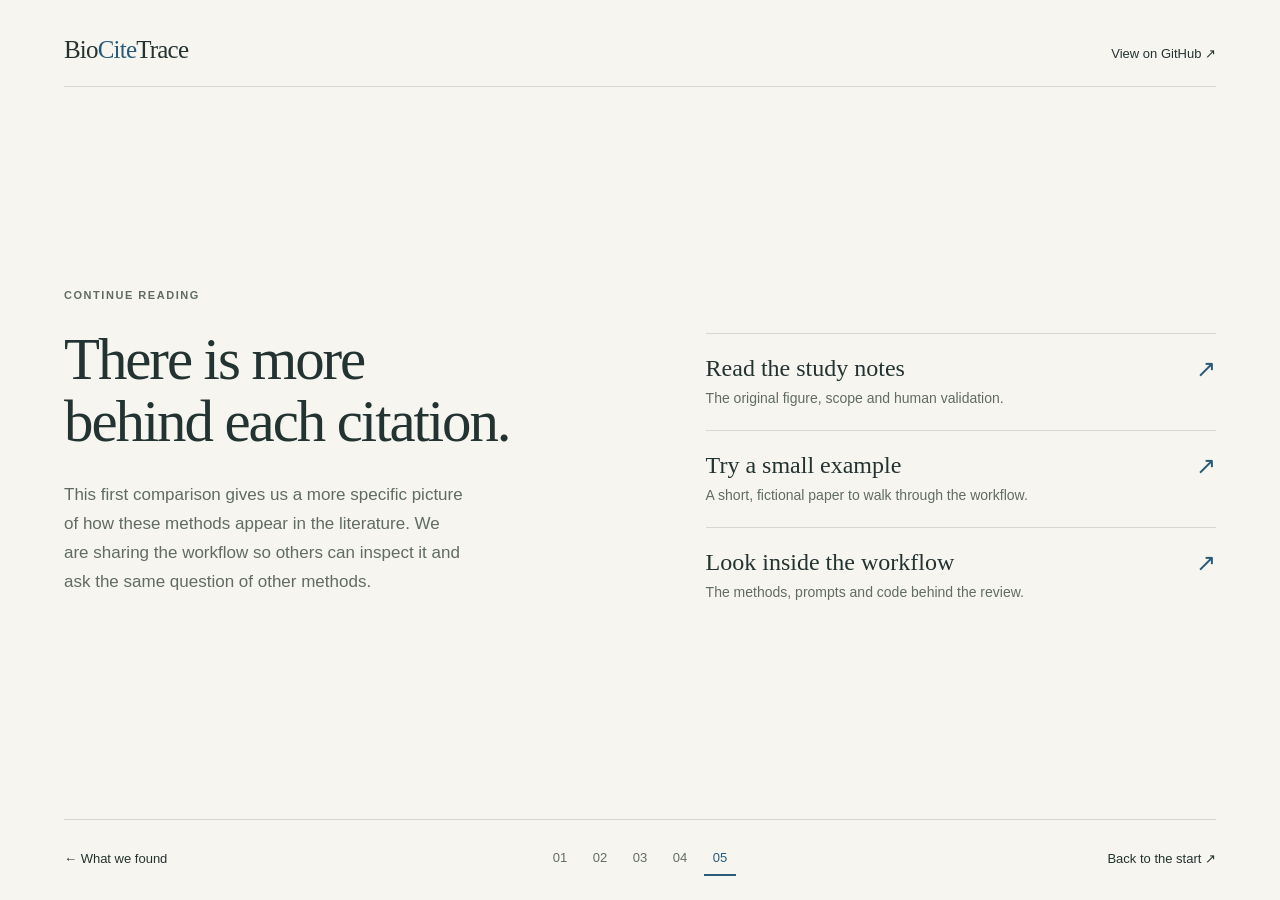
==== site/explore.html @ fad738c5 "Tell the BioCiteTrace story in a short README and paginated site" ====
<!doctype html>
<html lang="en">
<head>
<meta charset="utf-8">
<meta name="viewport" content="width=device-width, initial-scale=1">
<title>A closer look — BioCiteTrace</title>
<meta name="description" content="A closer look at how papers use AI methods in single-cell biology. The story, workflow and first findings of BioCiteTrace.">
<link rel="stylesheet" href="assets/story.css">
<script src="assets/story.js" defer></script>
</head>
<body>
<a class="skip-link" href="#main">Skip to content</a>
<div class="book">
<header class="masthead"><a class="brand" href="index.html" aria-label="BioCiteTrace, first page">Bio<span>Cite</span>Trace</a><a class="repo-link" href="https://github.com/JiaxinLi-LiGaZn/BioCiteTrace">View on GitHub ↗</a></header>
<main id="main" class="chapter "><p class="eyebrow">Continue reading</p>
<div class="reading"><div>
<h1>There is more<br>behind each citation.</h1>
<p class="method-copy">This first comparison gives us a more specific picture of how these methods appear in the literature. We are sharing the workflow so others can inspect it and ask the same question of other methods.</p>
</div><nav class="reading-links" aria-label="Further reading">
<a href="https://github.com/JiaxinLi-LiGaZn/BioCiteTrace/blob/main/results/README.md">Read the study notes <span aria-hidden="true">↗</span><small>The original figure, scope and human validation.</small></a>
<a href="https://github.com/JiaxinLi-LiGaZn/BioCiteTrace/blob/main/scripts/README.md">Try a small example <span aria-hidden="true">↗</span><small>A short, fictional paper to walk through the workflow.</small></a>
<a href="https://github.com/JiaxinLi-LiGaZn/BioCiteTrace/blob/main/docs/README.md">Look inside the workflow <span aria-hidden="true">↗</span><small>The methods, prompts and code behind the review.</small></a>
</nav></div></main>
<nav class="pager" aria-label="Story chapters"><a class="prev" rel="prev" href="findings.html" aria-label="Previous: What we found"><span class="arrow" aria-hidden="true">←</span> <span class="nav-label">What we found</span></a><div class="page-links"><a href="index.html" aria-label="1. The question">01</a><a href="story.html" aria-label="2. Why we started">02</a><a href="workflow.html" aria-label="3. How we read">03</a><a href="findings.html" aria-label="4. What we found">04</a><a href="explore.html" aria-label="5. A closer look" aria-current="page">05</a></div><a class="next" href="index.html">Back to the start <span aria-hidden="true">↗</span></a></nav>
</div>
</body>
</html>
---- site/assets/story.css ----
:root {
  color-scheme:light;
  --paper:#f7f5ef;
  --ink:#233332;
  --muted:#606b65;
  --accent:#285b79;
  --line:#d5d9cf;
  --serif:Georgia,'Times New Roman',serif;
  --sans:-apple-system,BlinkMacSystemFont,'Segoe UI',sans-serif
}
* {
  box-sizing:border-box
}
html {
  background:var(--paper)
}
body {
  margin:0;
  color:var(--ink);
  font-family:var(--sans);
  -webkit-font-smoothing:antialiased
}
a {
  color:inherit;
  text-underline-offset:.22em
}
a:hover {
  color:var(--accent)
}
a:focus-visible,button:focus-visible {
  outline:2px solid var(--accent);
  outline-offset:6px
}
.skip-link {
  position:absolute;
  top:-100px;
  left:20px;
  padding:12px;
  background:white;
  z-index:5
}
.skip-link:focus {
  top:12px
}
.book {
  min-height:100svh;
  max-width:1280px;
  margin:auto;
  padding:36px 64px 24px;
  display:flex;
  flex-direction:column
}
.masthead {
  display:flex;
  align-items:baseline;
  justify-content:space-between;
  gap:20px;
  padding-bottom:22px;
  border-bottom:1px solid var(--line)
}
.brand {
  font-family:var(--serif);
  font-size:25px;
  letter-spacing:-.8px;
  text-decoration:none
}
.brand span {
  color:var(--accent)
}
.repo-link {
  font-size:13px;
  text-decoration:none
}
.chapter {
  flex:1;
  padding:58px 0 52px;
  display:flex;
  flex-direction:column;
  justify-content:center;
  animation:arrive .45s ease-out
}
.eyebrow {
  margin:0 0 28px;
  color:var(--muted);
  font-size:11px;
  font-weight:550;
  letter-spacing:.14em;
  text-transform:uppercase
}
h1 {
  margin:0 0 28px;
  font:400 clamp(40px,5.1vw,67px)/1.06 var(--serif);
  letter-spacing:-.035em;
  text-wrap:balance;
  max-width:960px
}
.opening h1 {
  font-size:clamp(54px,6.5vw,88px);
  max-width:1020px;
  margin-bottom:35px
}
h1 em {
  color:var(--accent);
  font-weight:400
}
.lede {
  margin:0;
  max-width:620px;
  color:var(--muted);
  font-size:19px;
  line-height:1.7;
  text-wrap:pretty
}
.opening .lede {
  max-width:580px
}
.reading {
  display:grid;
  grid-template-columns:minmax(0,1.12fr) minmax(0,1fr);
  gap:70px;
  align-items:start
}
.reading h1 {
  font-size:clamp(40px,4.6vw,61px)
}
.prose p {
  font-size:19px;
  line-height:1.7;
  margin:0 0 22px;
  text-wrap:pretty
}
.prose p:last-child {
  margin-bottom:0
}
.prose .closing-line {
  color:var(--accent);
  font-family:var(--serif);
  font-size:27px;
  line-height:1.4
}
.steps {
  list-style:none;
  padding:0;
  margin:8px 0 0;
  counter-reset:step
}
.steps li {
  counter-increment:step;
  display:grid;
  grid-template-columns:28px 1fr;
  column-gap:14px;
  padding:17px 0;
  border-top:1px solid var(--line)
}
.steps li::before {
  content:counter(step,decimal-leading-zero);
  color:var(--accent);
  font-size:12px;
  padding-top:5px
}
.steps h2 {
  margin:0 0 5px;
  font-size:18px;
  font-weight:550
}
.steps p {
  margin:0;
  font-size:15px;
  color:var(--muted);
  line-height:1.55
}
.method-copy {
  max-width:405px;
  font-size:17px;
  line-height:1.7;
  color:var(--muted)
}
.findings {
  padding-top:34px;
  padding-bottom:30px
}
.findings .eyebrow {
  margin-bottom:18px
}
.findings h1 {
  font-size:clamp(34px,3.9vw,53px);
  margin-bottom:17px
}
.findings .lede {
  max-width:910px;
  font-size:17px;
  line-height:1.6
}
figure {
  margin:26px 0 0
}
.figure-scroll {
  overflow-x:auto;
  background:white
}
.figure-scroll img {
  display:block;
  width:100%;
  min-width:640px;
  height:auto
}
figcaption {
  display:flex;
  justify-content:space-between;
  flex-wrap:wrap;
  gap:8px 28px;
  font-size:12px;
  color:var(--muted);
  line-height:1.6;
  margin-top:12px
}
.note {
  margin:17px 0 0;
  max-width:940px;
  font-size:13px;
  line-height:1.65;
  color:var(--muted)
}
.reading-links {
  margin:4px 0 0
}
.reading-links a {
  display:block;
  border-top:1px solid var(--line);
  padding:21px 0;
  text-decoration:none;
  font-family:var(--serif);
  font-size:24px
}
.reading-links a span {
  float:right;
  color:var(--accent)
}
.reading-links small {
  display:block;
  font:14px/1.5 var(--sans);
  color:var(--muted);
  margin-top:6px
}
.pager {
  display:grid;
  grid-template-columns:1fr auto 1fr;
  align-items:center;
  border-top:1px solid var(--line);
  padding-top:20px;
  gap:20px
}
.pager a {
  font-size:13px;
  text-decoration:none
}
.pager .next {
  justify-self:end
}
.pager .prev {
  justify-self:start
}
.page-links {
  display:flex;
  gap:8px
}
.page-links a {
  display:grid;
  place-items:center;
  width:32px;
  min-height:36px;
  color:var(--muted);
  border-bottom:2px solid transparent
}
.page-links a[aria-current='page'] {
  color:var(--accent);
  border-color:var(--accent)
}
.sr-only {
  position:absolute;
  width:1px;
  height:1px;
  padding:0;
  overflow:hidden;
  clip:rect(0,0,0,0);
  white-space:nowrap
}
@keyframes arrive {
  from {
    opacity:0;
    transform:translateY(6px)
  }
  to {
    opacity:1;
    transform:none
  }
}
@media(min-width:1300px) and (min-height:850px) {
  .chapter {
    padding-top:82px;
    padding-bottom:82px
  }
  .findings {
    padding-top:40px;
    padding-bottom:40px
  }
}
@media(max-width:800px) {
  .book {
    padding:25px 28px 20px
  }
  .chapter {
    padding:45px 0
  }
  .reading {
    grid-template-columns:1fr;
    gap:25px
  }
  .reading h1,.prose {
    max-width:620px
  }
  .method-copy {
    max-width:600px
  }
  .findings {
    padding-top:35px;
    padding-bottom:30px
  }
  .opening h1 {
    font-size:clamp(52px,8.3vw,72px)
  }
  .pager {
    gap:8px
  }
  .page-links {
    gap:2px
  }
  .pager .nav-label {
    display:none
  }
  .pager .arrow {
    font-size:24px
  }
}
@media(max-width:420px) {
  .book {
    padding:22px 22px 18px
  }
  .brand {
    font-size:23px
  }
  .opening h1 {
    font-size:51px
  }
  .lede,.prose p {
    font-size:17px
  }
  .eyebrow {
    font-size:10px;
    margin-bottom:22px
  }
  .chapter {
    padding-top:35px;
    padding-bottom:38px
  }
}
@media(prefers-reduced-motion:reduce) {
  .chapter {
    animation:none
  }
}
@media print {
  .book {
    min-height:auto;
    padding:0
  }
  .pager,.repo-link,.skip-link {
    display:none
  }
  .chapter {
    animation:none;
    padding:30px 0
  }
  .figure-scroll {
    overflow:visible
  }
  .figure-scroll img {
    min-width:0
  }
}
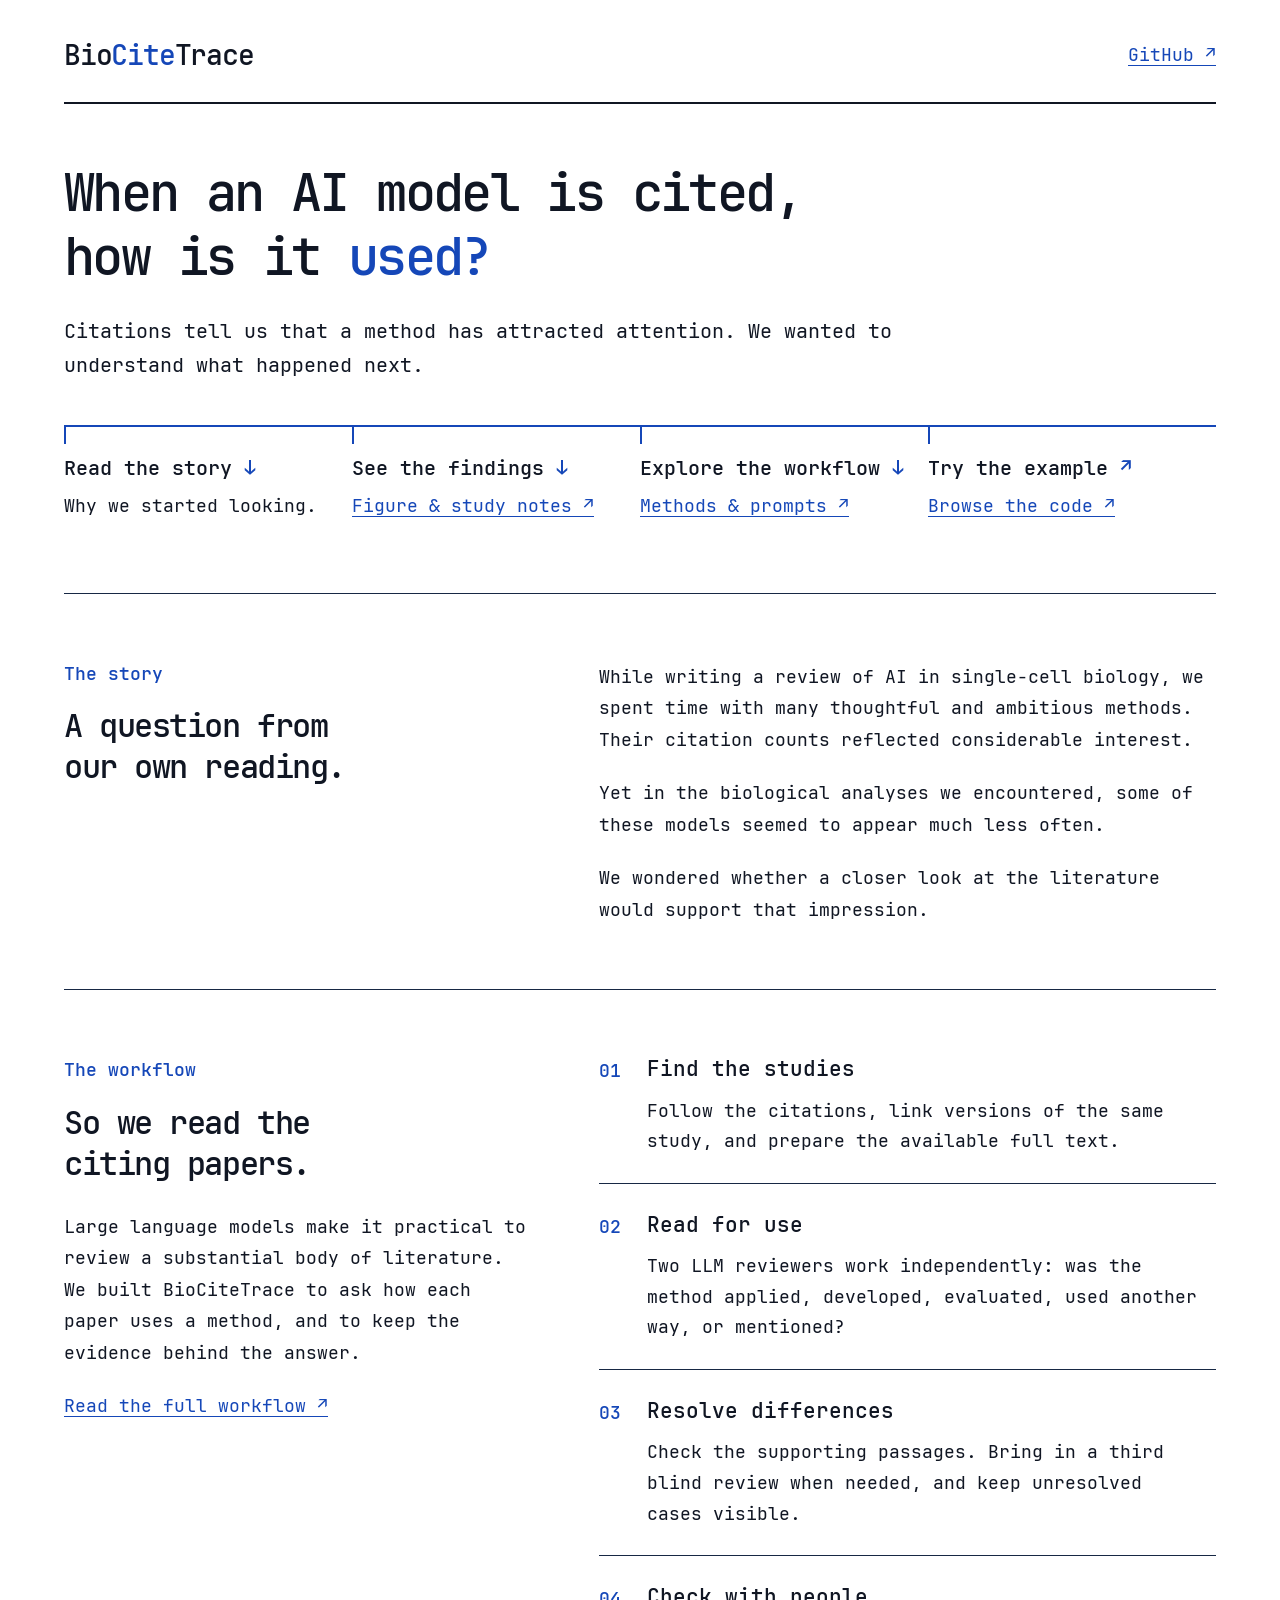
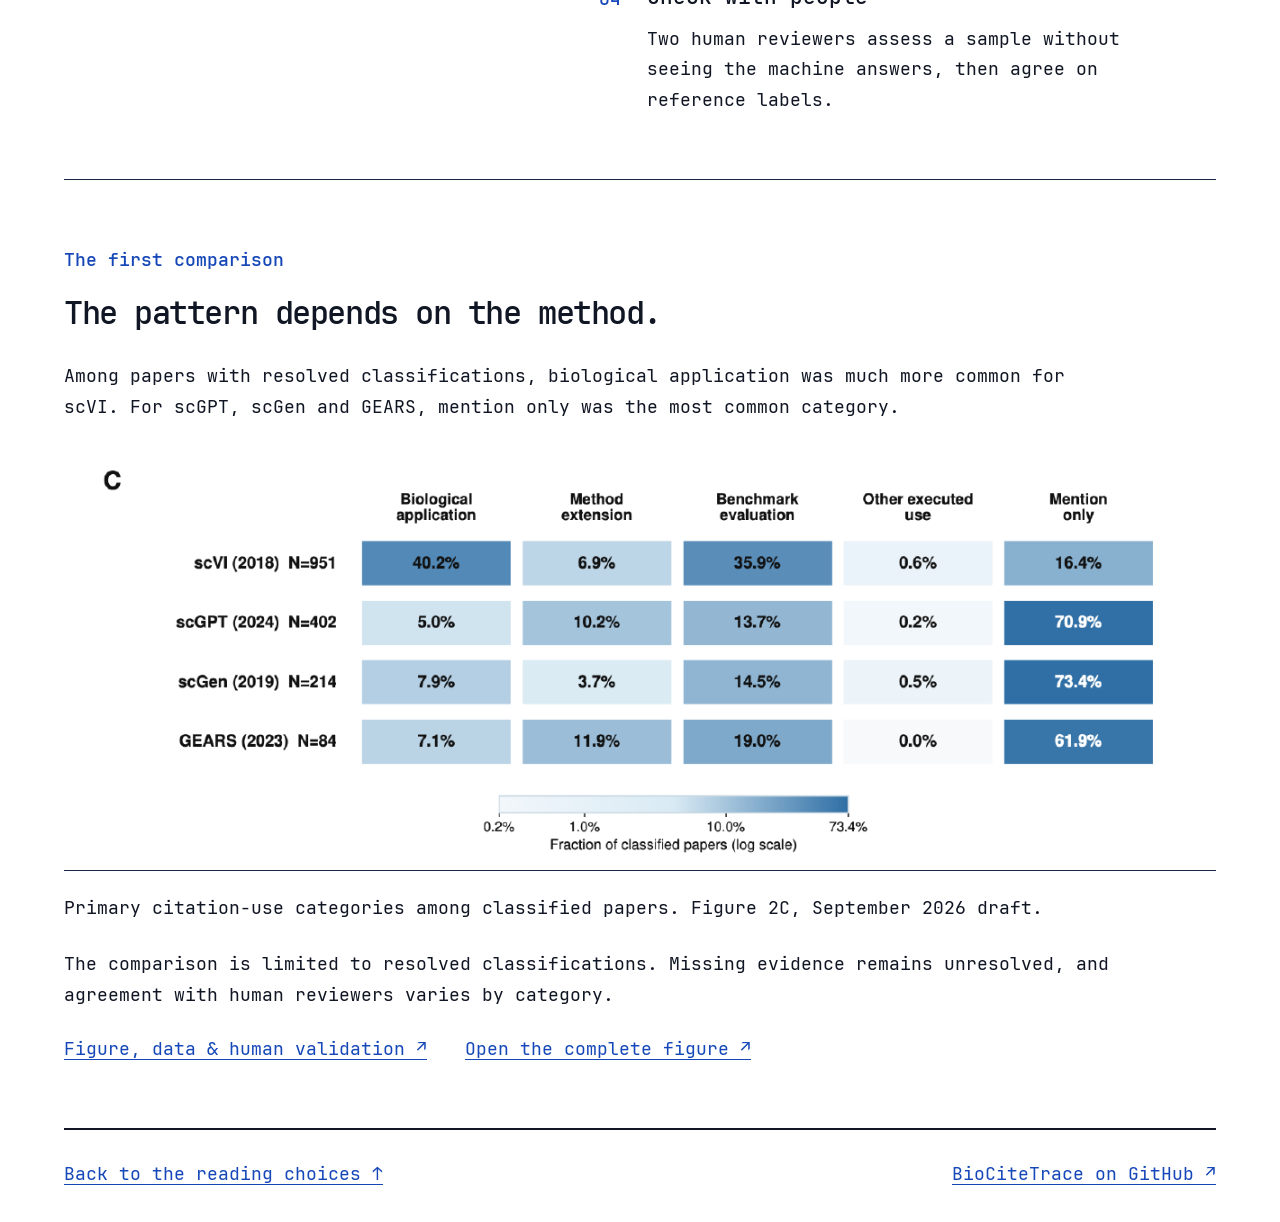
==== commit 875bb74b: "Use a single-page layout with branching links and JetBrains Mono" ====
--- a/site/explore.html
+++ b/site/explore.html
@@ -1,27 +1,11 @@
 <!doctype html>
 <html lang="en">
 <head>
-<meta charset="utf-8">
-<meta name="viewport" content="width=device-width, initial-scale=1">
-<title>A closer look — BioCiteTrace</title>
-<meta name="description" content="A closer look at how papers use AI methods in single-cell biology. The story, workflow and first findings of BioCiteTrace.">
-<link rel="stylesheet" href="assets/story.css">
-<script src="assets/story.js" defer></script>
+  <meta charset="utf-8">
+  <meta name="viewport" content="width=device-width, initial-scale=1">
+  <meta http-equiv="refresh" content="0; url=index.html#explore">
+  <title>BioCiteTrace</title>
+  <link rel="stylesheet" href="assets/story.css">
 </head>
-<body>
-<a class="skip-link" href="#main">Skip to content</a>
-<div class="book">
-<header class="masthead"><a class="brand" href="index.html" aria-label="BioCiteTrace, first page">Bio<span>Cite</span>Trace</a><a class="repo-link" href="https://github.com/JiaxinLi-LiGaZn/BioCiteTrace">View on GitHub ↗</a></header>
-<main id="main" class="chapter "><p class="eyebrow">Continue reading</p>
-<div class="reading"><div>
-<h1>There is more<br>behind each citation.</h1>
-<p class="method-copy">This first comparison gives us a more specific picture of how these methods appear in the literature. We are sharing the workflow so others can inspect it and ask the same question of other methods.</p>
-</div><nav class="reading-links" aria-label="Further reading">
-<a href="https://github.com/JiaxinLi-LiGaZn/BioCiteTrace/blob/main/results/README.md">Read the study notes <span aria-hidden="true">↗</span><small>The original figure, scope and human validation.</small></a>
-<a href="https://github.com/JiaxinLi-LiGaZn/BioCiteTrace/blob/main/scripts/README.md">Try a small example <span aria-hidden="true">↗</span><small>A short, fictional paper to walk through the workflow.</small></a>
-<a href="https://github.com/JiaxinLi-LiGaZn/BioCiteTrace/blob/main/docs/README.md">Look inside the workflow <span aria-hidden="true">↗</span><small>The methods, prompts and code behind the review.</small></a>
-</nav></div></main>
-<nav class="pager" aria-label="Story chapters"><a class="prev" rel="prev" href="findings.html" aria-label="Previous: What we found"><span class="arrow" aria-hidden="true">←</span> <span class="nav-label">What we found</span></a><div class="page-links"><a href="index.html" aria-label="1. The question">01</a><a href="story.html" aria-label="2. Why we started">02</a><a href="workflow.html" aria-label="3. How we read">03</a><a href="findings.html" aria-label="4. What we found">04</a><a href="explore.html" aria-label="5. A closer look" aria-current="page">05</a></div><a class="next" href="index.html">Back to the start <span aria-hidden="true">↗</span></a></nav>
-</div>
-</body>
+<body><main class="redirect"><a href="index.html#explore">Continue to BioCiteTrace →</a></main></body>
 </html>
--- a/site/assets/story.css
+++ b/site/assets/story.css
@@ -1,390 +1,113 @@
+@font-face {
+  font-family: 'JetBrains Mono';
+  src: url('fonts/JetBrainsMono-Regular.woff2') format('woff2');
+  font-weight: 400;
+  font-style: normal;
+  font-display: swap;
+}
+@font-face {
+  font-family: 'JetBrains Mono';
+  src: url('fonts/JetBrainsMono-SemiBold.woff2') format('woff2');
+  font-weight: 600;
+  font-style: normal;
+  font-display: swap;
+}
 :root {
-  color-scheme:light;
-  --paper:#f7f5ef;
-  --ink:#233332;
-  --muted:#606b65;
-  --accent:#285b79;
-  --line:#d5d9cf;
-  --serif:Georgia,'Times New Roman',serif;
-  --sans:-apple-system,BlinkMacSystemFont,'Segoe UI',sans-serif
+  color-scheme: light;
+  --paper: #ffffff;
+  --ink: #101623;
+  --accent: #1547b8;
+  --line: #172844;
+  --hover: #edf3ff;
+  --mono: 'JetBrains Mono', 'SFMono-Regular', Consolas, 'Liberation Mono', monospace;
 }
-* {
-  box-sizing:border-box
+* { box-sizing: border-box; }
+html { background: var(--paper); scroll-padding-top: 32px; }
+body {
+  margin: 0;
+  color: var(--ink);
+  font-family: var(--mono);
+  font-size: 18px;
+  font-weight: 400;
+  line-height: 1.75;
+  -webkit-font-smoothing: antialiased;
 }
-html {
-  background:var(--paper)
+a { color: var(--accent); text-underline-offset: .22em; text-decoration-thickness: 1px; }
+a:hover { text-decoration-thickness: 2px; }
+a:focus-visible, [tabindex]:focus-visible { outline: 3px solid var(--accent); outline-offset: 5px; }
+::selection { background: #c9ddff; color: var(--ink); }
+p { margin: 0 0 22px; text-wrap: pretty; }
+p:last-child { margin-bottom: 0; }
+.skip-link { position: absolute; top: -120px; left: 24px; padding: 12px; background: white; z-index: 5; }
+.skip-link:focus { top: 12px; }
+.page { max-width: 1360px; margin: 0 auto; padding: 30px 64px 32px; }
+.masthead { display: flex; align-items: center; justify-content: space-between; gap: 24px; padding-bottom: 23px; border-bottom: 2px solid var(--ink); }
+.brand { color: var(--ink); font-size: 28px; font-weight: 600; text-decoration: none; letter-spacing: -1.2px; }
+.brand span { color: var(--accent); }
+.repo-link { font-size: 18px; }
+.opening { padding: 56px 0 66px; }
+h1 { font-size: clamp(34px, 4.1vw, 54px); font-weight: 600; line-height: 1.22; letter-spacing: -.05em; margin: 0 0 26px; max-width: 1080px; text-wrap: balance; }
+h1 span { color: var(--accent); }
+.lede { font-size: 20px; line-height: 1.7; max-width: 900px; }
+.entry-points { margin-top: 43px; }
+.entry-points ul { list-style: none; display: grid; grid-template-columns: repeat(4, minmax(0, 1fr)); padding: 0; margin: 0; border-top: 2px solid var(--accent); }
+.entry-points li { position: relative; padding: 27px 20px 6px 0; }
+.entry-points li::before { content: ''; position: absolute; top: 0; left: 0; height: 17px; border-left: 2px solid var(--accent); }
+.entry-title { display: block; width: fit-content; margin-bottom: 10px; color: var(--ink); font-size: 20px; font-weight: 600; line-height: 1.4; text-decoration: none; }
+.entry-title span { color: var(--accent); }
+.entry-title:hover { color: var(--accent); text-decoration: underline; }
+.entry-detail, .entry-points p { display: block; font-size: 18px; line-height: 1.6; }
+.section { display: grid; grid-template-columns: minmax(0, .9fr) minmax(0, 1.2fr); gap: 72px; padding: 64px 0; border-top: 1px solid var(--line); scroll-margin-top: 24px; }
+.section-label { font-size: 18px; font-weight: 600; color: var(--accent); margin: 0 0 17px; }
+h2 { font-size: clamp(28px, 2.5vw, 36px); font-weight: 600; letter-spacing: -.045em; line-height: 1.28; margin: 0 0 26px; text-wrap: balance; }
+.prose { padding-top: 3px; }
+.steps { list-style: none; margin: 0; padding: 0; counter-reset: step; }
+.steps li { position: relative; counter-increment: step; padding: 0 0 26px 48px; margin-bottom: 26px; border-bottom: 1px solid var(--line); }
+.steps li:last-child { margin-bottom: 0; padding-bottom: 0; border: 0; }
+.steps li::before { content: counter(step, decimal-leading-zero); position: absolute; top: 1px; left: 0; color: var(--accent); font-size: 18px; font-weight: 600; }
+h3 { font-size: 21px; font-weight: 600; line-height: 1.4; margin: 0 0 12px; }
+.steps p { font-size: 18px; line-height: 1.7; }
+.findings { display: block; }
+.results-intro { max-width: 1060px; }
+figure { margin: 34px 0 24px; }
+.figure-scroll { max-width: 100%; overflow-x: auto; background: white; border-bottom: 1px solid var(--line); scrollbar-color: var(--accent) white; }
+.figure-scroll img { display: block; width: 100%; min-width: 1150px; height: auto; }
+figcaption { margin-top: 22px; font-size: 18px; line-height: 1.7; color: var(--ink); max-width: 1000px; }
+.scope-note { font-size: 18px; line-height: 1.75; max-width: 1060px; }
+.result-links { display: flex; flex-wrap: wrap; gap: 16px 38px; }
+footer { display: flex; flex-wrap: wrap; justify-content: space-between; gap: 20px; padding-top: 28px; border-top: 2px solid var(--ink); font-size: 18px; }
+.redirect { margin: 70px auto; max-width: 800px; padding: 24px; }
+@media (max-width: 1100px) {
+  .page { padding-right: 40px; padding-left: 40px; }
+  .entry-points ul { grid-template-columns: repeat(2, minmax(0, 1fr)); gap: 22px 28px; border: 0; }
+  .entry-points li { border-top: 2px solid var(--accent); }
+  .section { gap: 40px; }
 }
-body {
-  margin:0;
-  color:var(--ink);
-  font-family:var(--sans);
-  -webkit-font-smoothing:antialiased
+@media (max-width: 760px) {
+  .page { padding: 24px; }
+  .opening { padding: 38px 0 44px; }
+  h1 { font-size: clamp(32px, 6.5vw, 44px); }
+  h1 br { display: none; }
+  .lede { font-size: 18px; }
+  .section { grid-template-columns: 1fr; gap: 24px; padding: 44px 0; }
+  .section-heading h2 { max-width: 600px; }
+  .entry-title { font-size: 20px; }
+  .entry-points li { padding-right: 0; }
+  .brand { font-size: 24px; }
 }
-a {
-  color:inherit;
-  text-underline-offset:.22em
-}
-a:hover {
-  color:var(--accent)
-}
-a:focus-visible,button:focus-visible {
-  outline:2px solid var(--accent);
-  outline-offset:6px
-}
-.skip-link {
-  position:absolute;
-  top:-100px;
-  left:20px;
-  padding:12px;
-  background:white;
-  z-index:5
-}
-.skip-link:focus {
-  top:12px
-}
-.book {
-  min-height:100svh;
-  max-width:1280px;
-  margin:auto;
-  padding:36px 64px 24px;
-  display:flex;
-  flex-direction:column
-}
-.masthead {
-  display:flex;
-  align-items:baseline;
-  justify-content:space-between;
-  gap:20px;
-  padding-bottom:22px;
-  border-bottom:1px solid var(--line)
-}
-.brand {
-  font-family:var(--serif);
-  font-size:25px;
-  letter-spacing:-.8px;
-  text-decoration:none
-}
-.brand span {
-  color:var(--accent)
-}
-.repo-link {
-  font-size:13px;
-  text-decoration:none
-}
-.chapter {
-  flex:1;
-  padding:58px 0 52px;
-  display:flex;
-  flex-direction:column;
-  justify-content:center;
-  animation:arrive .45s ease-out
-}
-.eyebrow {
-  margin:0 0 28px;
-  color:var(--muted);
-  font-size:11px;
-  font-weight:550;
-  letter-spacing:.14em;
-  text-transform:uppercase
-}
-h1 {
-  margin:0 0 28px;
-  font:400 clamp(40px,5.1vw,67px)/1.06 var(--serif);
-  letter-spacing:-.035em;
-  text-wrap:balance;
-  max-width:960px
-}
-.opening h1 {
-  font-size:clamp(54px,6.5vw,88px);
-  max-width:1020px;
-  margin-bottom:35px
-}
-h1 em {
-  color:var(--accent);
-  font-weight:400
-}
-.lede {
-  margin:0;
-  max-width:620px;
-  color:var(--muted);
-  font-size:19px;
-  line-height:1.7;
-  text-wrap:pretty
-}
-.opening .lede {
-  max-width:580px
-}
-.reading {
-  display:grid;
-  grid-template-columns:minmax(0,1.12fr) minmax(0,1fr);
-  gap:70px;
-  align-items:start
-}
-.reading h1 {
-  font-size:clamp(40px,4.6vw,61px)
-}
-.prose p {
-  font-size:19px;
-  line-height:1.7;
-  margin:0 0 22px;
-  text-wrap:pretty
-}
-.prose p:last-child {
-  margin-bottom:0
-}
-.prose .closing-line {
-  color:var(--accent);
-  font-family:var(--serif);
-  font-size:27px;
-  line-height:1.4
-}
-.steps {
-  list-style:none;
-  padding:0;
-  margin:8px 0 0;
-  counter-reset:step
-}
-.steps li {
-  counter-increment:step;
-  display:grid;
-  grid-template-columns:28px 1fr;
-  column-gap:14px;
-  padding:17px 0;
-  border-top:1px solid var(--line)
-}
-.steps li::before {
-  content:counter(step,decimal-leading-zero);
-  color:var(--accent);
-  font-size:12px;
-  padding-top:5px
-}
-.steps h2 {
-  margin:0 0 5px;
-  font-size:18px;
-  font-weight:550
-}
-.steps p {
-  margin:0;
-  font-size:15px;
-  color:var(--muted);
-  line-height:1.55
-}
-.method-copy {
-  max-width:405px;
-  font-size:17px;
-  line-height:1.7;
-  color:var(--muted)
-}
-.findings {
-  padding-top:34px;
-  padding-bottom:30px
-}
-.findings .eyebrow {
-  margin-bottom:18px
-}
-.findings h1 {
-  font-size:clamp(34px,3.9vw,53px);
-  margin-bottom:17px
-}
-.findings .lede {
-  max-width:910px;
-  font-size:17px;
-  line-height:1.6
-}
-figure {
-  margin:26px 0 0
-}
-.figure-scroll {
-  overflow-x:auto;
-  background:white
-}
-.figure-scroll img {
-  display:block;
-  width:100%;
-  min-width:640px;
-  height:auto
-}
-figcaption {
-  display:flex;
-  justify-content:space-between;
-  flex-wrap:wrap;
-  gap:8px 28px;
-  font-size:12px;
-  color:var(--muted);
-  line-height:1.6;
-  margin-top:12px
-}
-.note {
-  margin:17px 0 0;
-  max-width:940px;
-  font-size:13px;
-  line-height:1.65;
-  color:var(--muted)
-}
-.reading-links {
-  margin:4px 0 0
-}
-.reading-links a {
-  display:block;
-  border-top:1px solid var(--line);
-  padding:21px 0;
-  text-decoration:none;
-  font-family:var(--serif);
-  font-size:24px
-}
-.reading-links a span {
-  float:right;
-  color:var(--accent)
-}
-.reading-links small {
-  display:block;
-  font:14px/1.5 var(--sans);
-  color:var(--muted);
-  margin-top:6px
-}
-.pager {
-  display:grid;
-  grid-template-columns:1fr auto 1fr;
-  align-items:center;
-  border-top:1px solid var(--line);
-  padding-top:20px;
-  gap:20px
-}
-.pager a {
-  font-size:13px;
-  text-decoration:none
-}
-.pager .next {
-  justify-self:end
-}
-.pager .prev {
-  justify-self:start
-}
-.page-links {
-  display:flex;
-  gap:8px
-}
-.page-links a {
-  display:grid;
-  place-items:center;
-  width:32px;
-  min-height:36px;
-  color:var(--muted);
-  border-bottom:2px solid transparent
-}
-.page-links a[aria-current='page'] {
-  color:var(--accent);
-  border-color:var(--accent)
-}
-.sr-only {
-  position:absolute;
-  width:1px;
-  height:1px;
-  padding:0;
-  overflow:hidden;
-  clip:rect(0,0,0,0);
-  white-space:nowrap
-}
-@keyframes arrive {
-  from {
-    opacity:0;
-    transform:translateY(6px)
-  }
-  to {
-    opacity:1;
-    transform:none
-  }
-}
-@media(min-width:1300px) and (min-height:850px) {
-  .chapter {
-    padding-top:82px;
-    padding-bottom:82px
-  }
-  .findings {
-    padding-top:40px;
-    padding-bottom:40px
-  }
-}
-@media(max-width:800px) {
-  .book {
-    padding:25px 28px 20px
-  }
-  .chapter {
-    padding:45px 0
-  }
-  .reading {
-    grid-template-columns:1fr;
-    gap:25px
-  }
-  .reading h1,.prose {
-    max-width:620px
-  }
-  .method-copy {
-    max-width:600px
-  }
-  .findings {
-    padding-top:35px;
-    padding-bottom:30px
-  }
-  .opening h1 {
-    font-size:clamp(52px,8.3vw,72px)
-  }
-  .pager {
-    gap:8px
-  }
-  .page-links {
-    gap:2px
-  }
-  .pager .nav-label {
-    display:none
-  }
-  .pager .arrow {
-    font-size:24px
-  }
-}
-@media(max-width:420px) {
-  .book {
-    padding:22px 22px 18px
-  }
-  .brand {
-    font-size:23px
-  }
-  .opening h1 {
-    font-size:51px
-  }
-  .lede,.prose p {
-    font-size:17px
-  }
-  .eyebrow {
-    font-size:10px;
-    margin-bottom:22px
-  }
-  .chapter {
-    padding-top:35px;
-    padding-bottom:38px
-  }
-}
-@media(prefers-reduced-motion:reduce) {
-  .chapter {
-    animation:none
-  }
+@media (max-width: 470px) {
+  .page { padding: 20px; }
+  .masthead { align-items: flex-start; gap: 14px; }
+  .repo-link { padding-top: 3px; }
+  .entry-points ul { grid-template-columns: 1fr; gap: 22px; }
+  .entry-points li { padding-top: 23px; }
+  .entry-title { margin-bottom: 7px; }
+  h2 { font-size: 28px; }
 }
 @media print {
-  .book {
-    min-height:auto;
-    padding:0
-  }
-  .pager,.repo-link,.skip-link {
-    display:none
-  }
-  .chapter {
-    animation:none;
-    padding:30px 0
-  }
-  .figure-scroll {
-    overflow:visible
-  }
-  .figure-scroll img {
-    min-width:0
-  }
+  .page { max-width: none; padding: 0; }
+  .skip-link, .entry-points, footer { display: none; }
+  .section { display: block; padding: 30px 0; }
+  .figure-scroll { overflow: visible; }
+  .figure-scroll img { min-width: 0; }
 }
